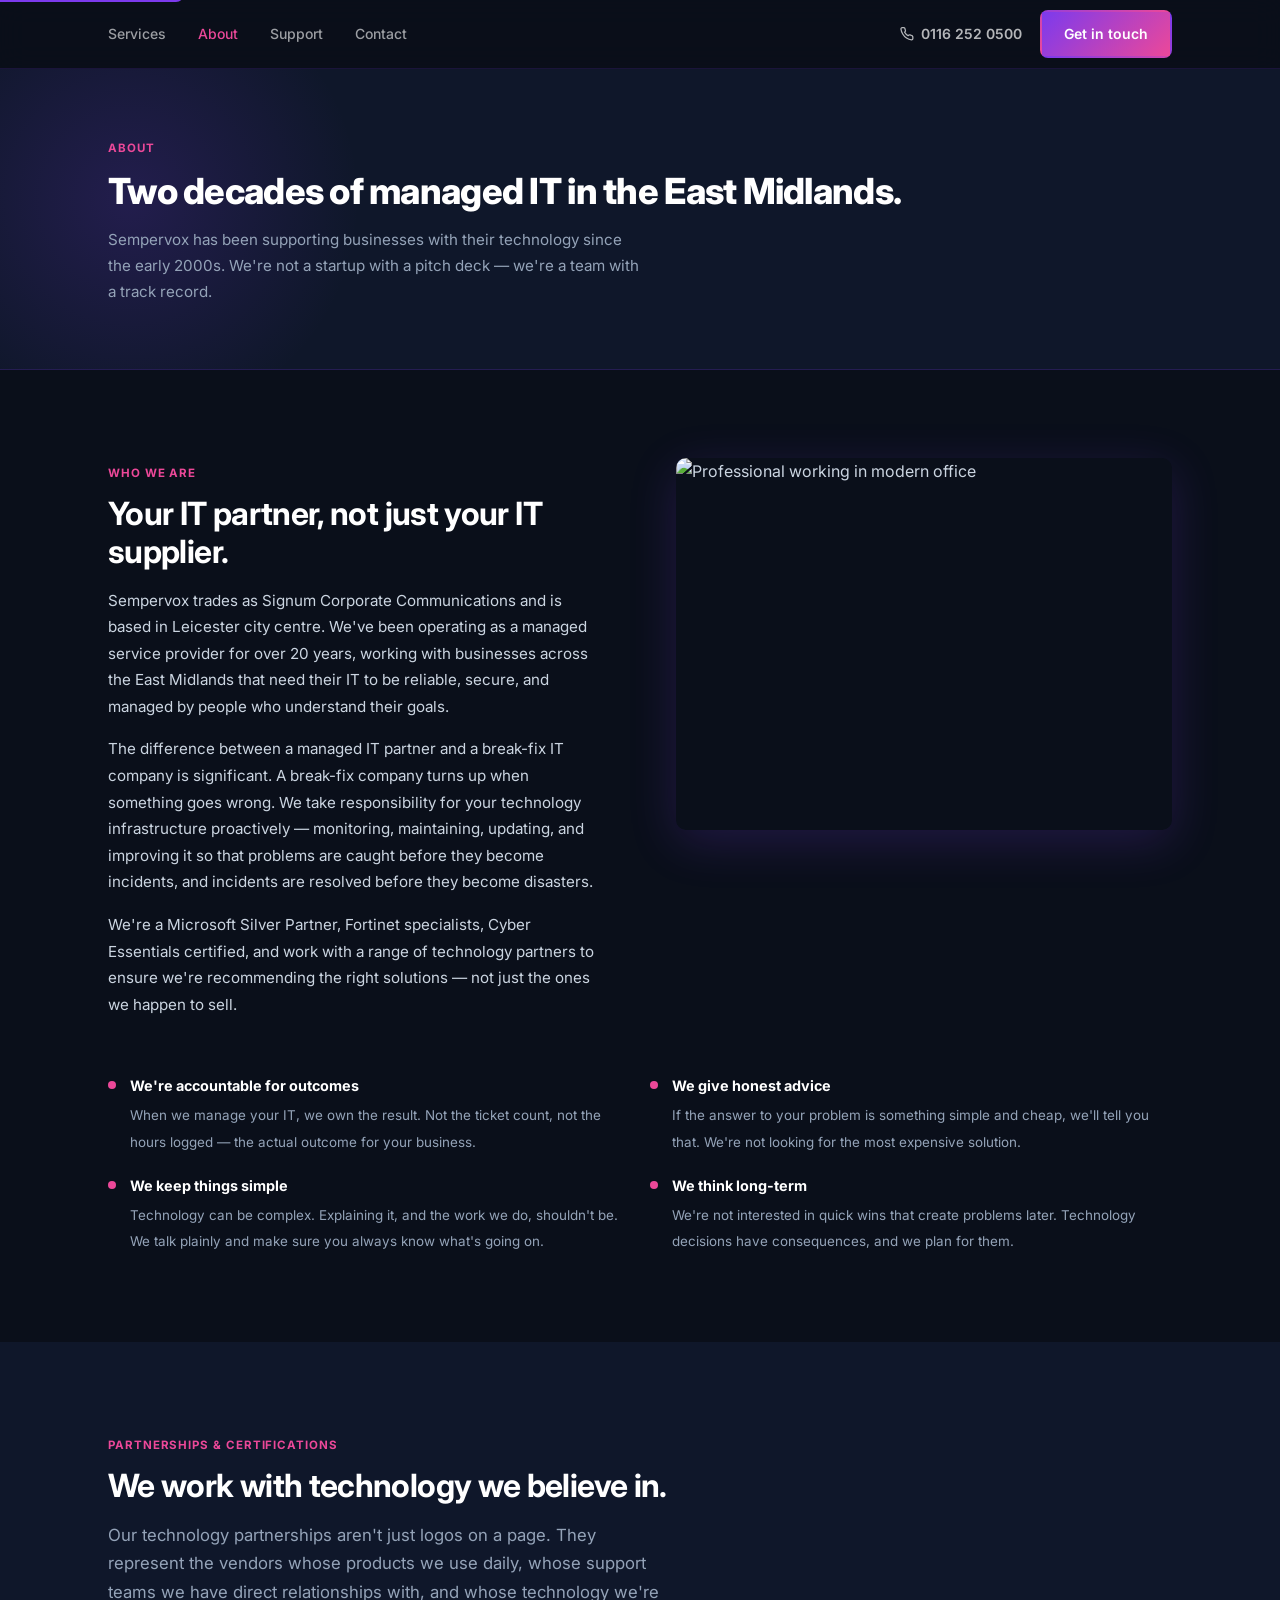
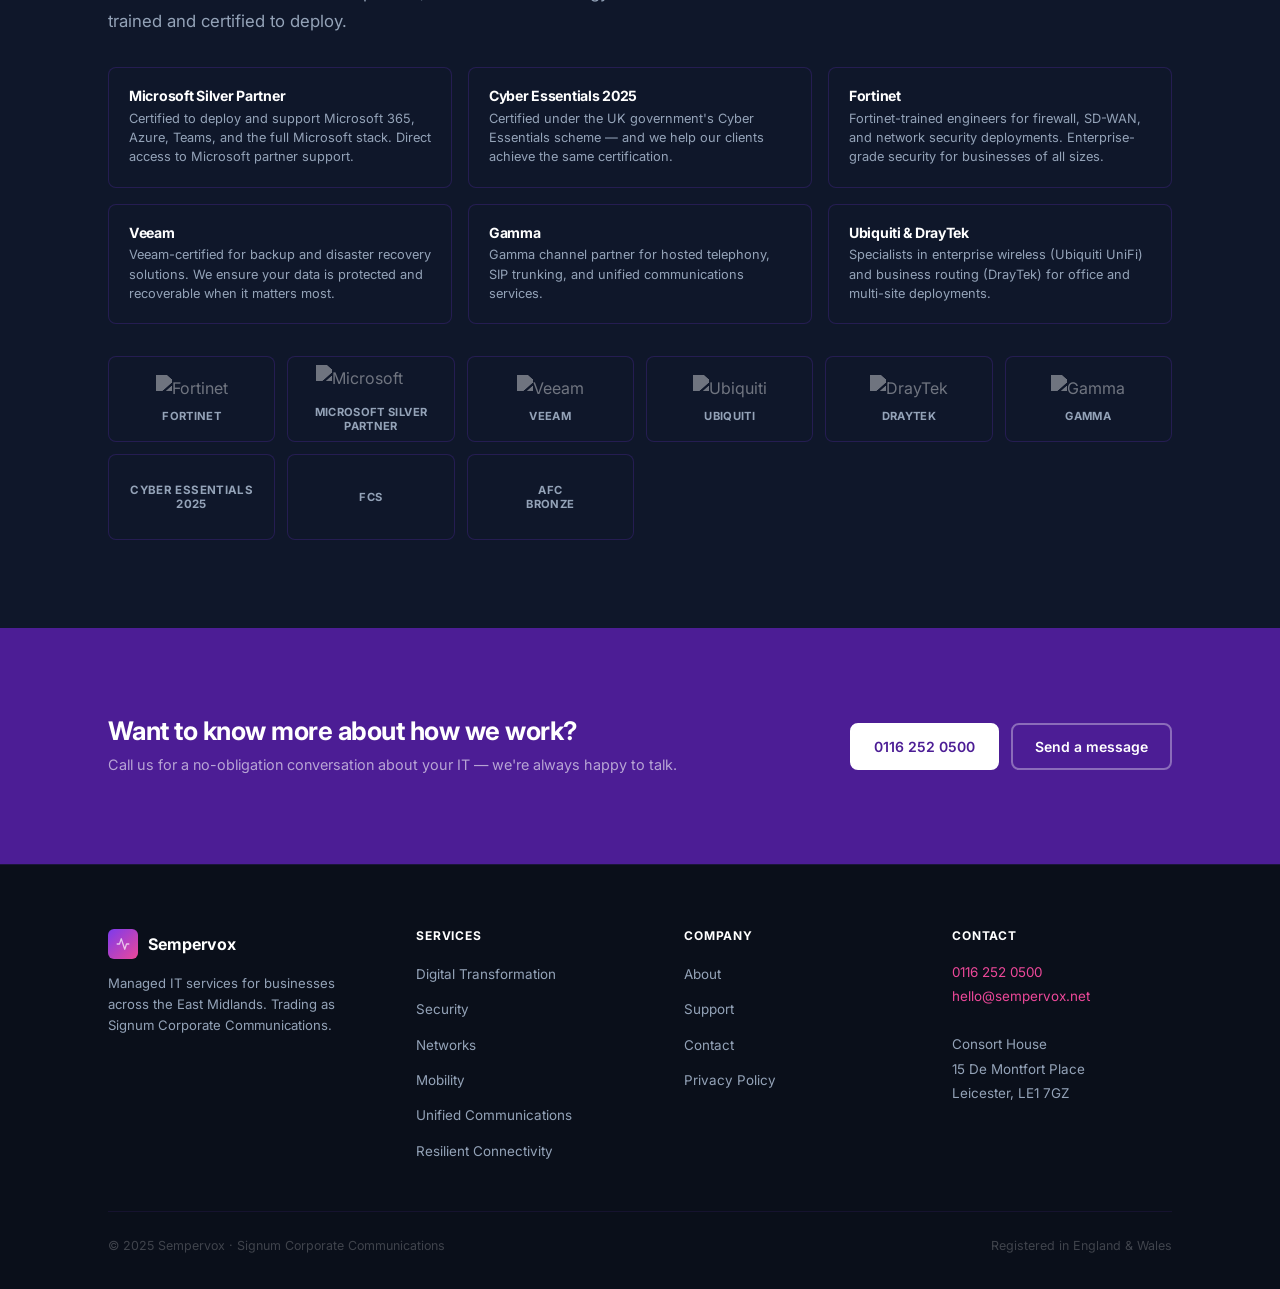
==== about.html @ c0234be8 "Redesign hero + strip nav logo/wordmark Hero: - herologo.png is now a full-bleed background (object-" ====
<!DOCTYPE html>
<html lang="en">
<head>
<meta charset="UTF-8"/>
<meta name="viewport" content="width=device-width,initial-scale=1.0"/>
<title>About — Sempervox</title>
<meta name="description" content="Sempervox is a Leicester-based MSP with over 20 years' experience. Microsoft Silver Partner, Cyber Essentials certified, and Fortinet specialists."/>
<link rel="icon" href="assets/favicon.png"/>
<link rel="preconnect" href="https://fonts.googleapis.com"/>
<link rel="preconnect" href="https://fonts.gstatic.com" crossorigin/>
<link href="https://fonts.googleapis.com/css2?family=Inter:wght@400;500;600;700;800&display=swap" rel="stylesheet"/>
<link rel="stylesheet" href="style.css"/>
</head>
<body>
<a class="skip-link" href="#main">Skip to main content</a>

<header class="site-header">
  <div class="container nav">
    <nav class="nav-links" aria-label="Primary">
      <a href="services.html">Services</a>
      <a href="about.html" aria-current="page">About</a>
      <a href="support.html">Support</a>
      <a href="contact.html">Contact</a>
    </nav>
    <div class="nav-right">
      <a class="nav-phone" href="tel:01162520500">
        <svg width="14" height="14" viewBox="0 0 24 24" fill="none" stroke="currentColor" stroke-width="2.2" stroke-linecap="round" stroke-linejoin="round"><path d="M22 16.92v3a2 2 0 0 1-2.18 2 19.79 19.79 0 0 1-8.63-3.07A19.5 19.5 0 0 1 4.69 12 19.79 19.79 0 0 1 1.61 3.4 2 2 0 0 1 3.61 1.22h3a2 2 0 0 1 2 1.72 12.84 12.84 0 0 0 .7 2.81 2 2 0 0 1-.45 2.11L7.91 8.91a16 16 0 0 0 6 6l.86-.86a2 2 0 0 1 2.11-.45 12.84 12.84 0 0 0 2.81.7A2 2 0 0 1 21.5 16.18v-.26z"/></svg>
        0116 252 0500
      </a>
      <a class="btn" href="contact.html">Get in touch</a>
    </div>
  </div>
</header>

<main id="main">

  <div class="page-hero">
    <div class="container">
      <span class="label">About</span>
      <h1>Two decades of managed IT in the East Midlands.</h1>
      <p>Sempervox has been supporting businesses with their technology since the early 2000s. We're not a startup with a pitch deck — we're a team with a track record.</p>
    </div>
  </div>

  <section class="section">
    <div class="container">
      <div class="about-split">
        <div>
          <span class="label">Who we are</span>
          <h2 class="section-title">Your IT partner, not just your IT supplier.</h2>
          <div class="about-body">
            <p>Sempervox trades as Signum Corporate Communications and is based in Leicester city centre. We've been operating as a managed service provider for over 20 years, working with businesses across the East Midlands that need their IT to be reliable, secure, and managed by people who understand their goals.</p>
            <p>The difference between a managed IT partner and a break-fix IT company is significant. A break-fix company turns up when something goes wrong. We take responsibility for your technology infrastructure proactively — monitoring, maintaining, updating, and improving it so that problems are caught before they become incidents, and incidents are resolved before they become disasters.</p>
            <p>We're a Microsoft Silver Partner, Fortinet specialists, Cyber Essentials certified, and work with a range of technology partners to ensure we're recommending the right solutions — not just the ones we happen to sell.</p>
          </div>
        </div>
        <div>
          <img class="about-photo" src="https://images.unsplash.com/photo-1560472355-536de3962603?auto=format&fit=crop&w=900&q=80" alt="Professional working in modern office" loading="lazy"/>
        </div>
      </div>

      <div class="value-list" style="margin-top:56px;display:grid;grid-template-columns:1fr 1fr;gap:20px">
        <div class="value-item">
          <span class="value-dot"></span>
          <div>
            <strong>We're accountable for outcomes</strong>
            <span>When we manage your IT, we own the result. Not the ticket count, not the hours logged — the actual outcome for your business.</span>
          </div>
        </div>
        <div class="value-item">
          <span class="value-dot"></span>
          <div>
            <strong>We give honest advice</strong>
            <span>If the answer to your problem is something simple and cheap, we'll tell you that. We're not looking for the most expensive solution.</span>
          </div>
        </div>
        <div class="value-item">
          <span class="value-dot"></span>
          <div>
            <strong>We keep things simple</strong>
            <span>Technology can be complex. Explaining it, and the work we do, shouldn't be. We talk plainly and make sure you always know what's going on.</span>
          </div>
        </div>
        <div class="value-item">
          <span class="value-dot"></span>
          <div>
            <strong>We think long-term</strong>
            <span>We're not interested in quick wins that create problems later. Technology decisions have consequences, and we plan for them.</span>
          </div>
        </div>
      </div>
    </div>
  </section>

  <section class="section section--alt">
    <div class="container">
      <span class="label">Partnerships &amp; certifications</span>
      <h2 class="section-title">We work with technology we believe in.</h2>
      <p class="section-lead">Our technology partnerships aren't just logos on a page. They represent the vendors whose products we use daily, whose support teams we have direct relationships with, and whose technology we're trained and certified to deploy.</p>
      <div class="cert-grid">
        <div class="cert-card">
          <h4>Microsoft Silver Partner</h4>
          <p>Certified to deploy and support Microsoft 365, Azure, Teams, and the full Microsoft stack. Direct access to Microsoft partner support.</p>
        </div>
        <div class="cert-card">
          <h4>Cyber Essentials 2025</h4>
          <p>Certified under the UK government's Cyber Essentials scheme — and we help our clients achieve the same certification.</p>
        </div>
        <div class="cert-card">
          <h4>Fortinet</h4>
          <p>Fortinet-trained engineers for firewall, SD-WAN, and network security deployments. Enterprise-grade security for businesses of all sizes.</p>
        </div>
        <div class="cert-card">
          <h4>Veeam</h4>
          <p>Veeam-certified for backup and disaster recovery solutions. We ensure your data is protected and recoverable when it matters most.</p>
        </div>
        <div class="cert-card">
          <h4>Gamma</h4>
          <p>Gamma channel partner for hosted telephony, SIP trunking, and unified communications services.</p>
        </div>
        <div class="cert-card">
          <h4>Ubiquiti &amp; DrayTek</h4>
          <p>Specialists in enterprise wireless (Ubiquiti UniFi) and business routing (DrayTek) for office and multi-site deployments.</p>
        </div>
      </div>
      <div class="partner-logo-grid" style="margin-top:32px">
        <div class="partner-logo-card">
          <img src="https://logo.clearbit.com/fortinet.com" alt="Fortinet" loading="lazy"/>
          <span class="partner-logo-text">Fortinet</span>
        </div>
        <div class="partner-logo-card">
          <img src="https://logo.clearbit.com/microsoft.com" alt="Microsoft Silver Partner" loading="lazy"/>
          <span class="partner-logo-text">Microsoft Silver Partner</span>
        </div>
        <div class="partner-logo-card">
          <img src="https://logo.clearbit.com/veeam.com" alt="Veeam" loading="lazy"/>
          <span class="partner-logo-text">Veeam</span>
        </div>
        <div class="partner-logo-card">
          <img src="https://logo.clearbit.com/ui.com" alt="Ubiquiti" loading="lazy"/>
          <span class="partner-logo-text">Ubiquiti</span>
        </div>
        <div class="partner-logo-card">
          <img src="https://logo.clearbit.com/draytek.com" alt="DrayTek" loading="lazy"/>
          <span class="partner-logo-text">DrayTek</span>
        </div>
        <div class="partner-logo-card">
          <img src="https://logo.clearbit.com/gamma.co.uk" alt="Gamma" loading="lazy"/>
          <span class="partner-logo-text">Gamma</span>
        </div>
        <div class="partner-logo-card">
          <span class="partner-logo-text" style="font-size:.72rem">Cyber Essentials<br>2025</span>
        </div>
        <div class="partner-logo-card">
          <span class="partner-logo-text">FCS</span>
        </div>
        <div class="partner-logo-card">
          <span class="partner-logo-text">AFC<br>Bronze</span>
        </div>
      </div>
    </div>
  </section>

  <section class="section section--navy">
    <div class="container">
      <div class="cta-band">
        <div>
          <h2>Want to know more about how we work?</h2>
          <p>Call us for a no-obligation conversation about your IT — we're always happy to talk.</p>
        </div>
        <div class="cta-actions">
          <a class="btn btn--white" href="tel:01162520500">0116 252 0500</a>
          <a class="btn btn--outline-white" href="contact.html">Send a message</a>
        </div>
      </div>
    </div>
  </section>

</main>

<footer class="site-footer">
  <div class="container">
    <div class="footer-grid">
      <div>
        <div class="footer-logo">
          <span class="footer-logo-mark" aria-hidden="true">
            <svg width="14" height="14" viewBox="0 0 24 24" fill="none" stroke="rgba(255,255,255,.7)" stroke-width="2.2" stroke-linecap="round" stroke-linejoin="round"><polyline points="22 12 18 12 15 21 9 3 6 12 2 12"/></svg>
          </span>
          Sempervox
        </div>
        <p class="footer-tagline">Managed IT services for businesses across the East Midlands. Trading as Signum Corporate Communications.</p>
      </div>
      <div class="footer-col">
        <h4>Services</h4>
        <ul>
          <li><a href="services.html#transformation">Digital Transformation</a></li>
          <li><a href="services.html#security">Security</a></li>
          <li><a href="services.html#networks">Networks</a></li>
          <li><a href="services.html#mobility">Mobility</a></li>
          <li><a href="services.html#uc">Unified Communications</a></li>
          <li><a href="services.html#connectivity">Resilient Connectivity</a></li>
        </ul>
      </div>
      <div class="footer-col">
        <h4>Company</h4>
        <ul>
          <li><a href="about.html">About</a></li>
          <li><a href="support.html">Support</a></li>
          <li><a href="contact.html">Contact</a></li>
          <li><a href="privacy.html">Privacy Policy</a></li>
        </ul>
      </div>
      <div class="footer-col">
        <h4>Contact</h4>
        <address>
          <a href="tel:01162520500">0116 252 0500</a><br>
          <a href="mailto:hello@sempervox.net">hello@sempervox.net</a><br><br>
          Consort House<br>15 De Montfort Place<br>Leicester, LE1 7GZ
        </address>
      </div>
    </div>
    <div class="footer-bottom">
      <span>© 2025 Sempervox · Signum Corporate Communications</span>
      <span>Registered in England &amp; Wales</span>
    </div>
  </div>
</footer>
</body>
</html>
---- style.css ----
/* ── Variables ─────────────────────────────────────────────────────────────── */
:root {
  --primary:    #7C3AED;
  --secondary:  #EC4899;
  --accent:     #EC4899;
  --violet:     #4C1D95;

  --background: #0A0F1A;
  --surface:    #0F172A;
  --surface-2:  #131929;

  --heading:    #FFFFFF;
  --text:       #CBD5E1;
  --muted:      #94A3B8;

  --gradient:   linear-gradient(135deg, #7C3AED 0%, #EC4899 100%);
  --border:     rgba(124,58,237,.2);
  --border-hover: rgba(236,72,153,.5);
  --radius:     8px;
}

/* ── Reset ──────────────────────────────────────────────────────────────────── */
*, *::before, *::after { box-sizing: border-box; margin: 0; padding: 0; }
html { scroll-behavior: smooth; font-size: 16px; }
body {
  font-family: 'Inter', -apple-system, BlinkMacSystemFont, 'Segoe UI', sans-serif;
  color: var(--text);
  background: var(--background);
  line-height: 1.65;
  -webkit-font-smoothing: antialiased;
}
img { max-width: 100%; display: block; }
a { color: var(--secondary); text-decoration: none; transition: color .15s; }
a:hover { color: #fff; }
ul, ol { list-style: none; }

/* ── Layout ─────────────────────────────────────────────────────────────────── */
.container {
  width: 100%;
  max-width: 1120px;
  margin: 0 auto;
  padding: 0 28px;
}
.section { padding: 88px 0; }
.section--alt { background: var(--surface); }
.section--navy {
  background: var(--violet);
  color: #fff;
}
.section--dark { background: var(--background); }

/* ── Skip link ──────────────────────────────────────────────────────────────── */
.skip-link {
  position: absolute; top: -40px; left: 0;
  background: var(--primary); color: #fff;
  padding: 8px 16px; z-index: 100;
  border-radius: 0 0 var(--radius) 0;
  transition: top .2s;
}
.skip-link:focus { top: 0; }

/* ── Header / Nav ───────────────────────────────────────────────────────────── */
.site-header {
  position: sticky; top: 0; z-index: 50;
  background: rgba(10,15,26,.9);
  border-bottom: 1px solid rgba(124,58,237,.15);
  backdrop-filter: blur(14px);
  -webkit-backdrop-filter: blur(14px);
}
.nav {
  display: flex;
  align-items: center;
  justify-content: space-between;
  height: 68px;
  gap: 24px;
}
.nav-logo {
  display: inline-flex;
  align-items: center;
  gap: 11px;
  font-weight: 700;
  font-size: 1.05rem;
  color: #fff;
  letter-spacing: -.2px;
  flex-shrink: 0;
}
.nav-logo:hover { color: #fff; }
.nav-logo-mark {
  width: 34px; height: 34px;
  background: var(--gradient);
  border-radius: 7px;
  display: grid; place-items: center;
  flex-shrink: 0;
}
.nav-links {
  display: flex;
  align-items: center;
  gap: 32px;
}
.nav-links a {
  font-size: .875rem;
  font-weight: 500;
  color: rgba(255,255,255,.6);
  transition: color .15s;
}
.nav-links a:hover,
.nav-links a[aria-current="page"] { color: var(--secondary); }
.nav-right {
  display: flex;
  align-items: center;
  gap: 18px;
  flex-shrink: 0;
}
.nav-phone {
  font-size: .875rem;
  font-weight: 600;
  color: rgba(255,255,255,.7);
  display: flex;
  align-items: center;
  gap: 7px;
}
.nav-phone:hover { color: var(--secondary); }

/* ── Buttons ────────────────────────────────────────────────────────────────── */
.btn {
  display: inline-flex;
  align-items: center;
  gap: 7px;
  padding: 10px 22px;
  background: var(--gradient);
  color: #fff;
  font-size: .875rem;
  font-weight: 600;
  border-radius: var(--radius);
  border: 2px solid transparent;
  cursor: pointer;
  transition: opacity .15s, box-shadow .15s;
  white-space: nowrap;
}
.btn:hover { opacity: .88; color: #fff; box-shadow: 0 4px 24px rgba(124,58,237,.45); }
.btn--outline {
  background: transparent;
  color: var(--primary);
  border-color: var(--primary);
}
.btn--outline:hover { background: var(--primary); color: #fff; opacity: 1; box-shadow: none; }
.btn--white {
  background: #fff;
  color: var(--violet);
  border-color: #fff;
}
.btn--white:hover { background: #f3e8ff; color: var(--violet); opacity: 1; box-shadow: none; }
.btn--outline-white {
  background: transparent;
  color: #fff;
  border-color: rgba(255,255,255,.35);
}
.btn--outline-white:hover { background: rgba(255,255,255,.1); color: #fff; opacity: 1; }
.btn--lg { padding: 13px 28px; font-size: .95rem; }

/* ── Labels / headings ──────────────────────────────────────────────────────── */
.label {
  display: inline-block;
  font-size: .72rem;
  font-weight: 700;
  letter-spacing: .08em;
  text-transform: uppercase;
  color: var(--secondary);
  margin-bottom: 12px;
}
.section--navy .label { color: #f9a8d4; }
h1, h2, h3, h4 {
  font-weight: 700;
  line-height: 1.2;
  letter-spacing: -.02em;
  color: var(--heading);
}
.section-title { font-size: 2rem; margin-bottom: 16px; }
.section-lead {
  font-size: 1.05rem;
  color: var(--muted);
  max-width: 560px;
  line-height: 1.7;
}
.section--navy .section-lead { color: rgba(255,255,255,.65); }

/* ── Hero ───────────────────────────────────────────────────────────────────── */
.hero {
  position: relative;
  overflow: hidden;
  min-height: 640px;
  display: flex;
  align-items: center;
  color: #fff;
}
.hero-photo-bg {
  position: absolute;
  inset: 0;
  width: 100%;
  height: 100%;
  object-fit: cover;
  object-position: left center;
  z-index: 0;
}
.hero-overlay {
  position: absolute;
  inset: 0;
  background: linear-gradient(
    90deg,
    rgba(10,15,26,.0)  0%,
    rgba(10,15,26,.18) 30%,
    rgba(10,15,26,.78) 55%,
    rgba(10,15,26,.97) 100%
  );
  z-index: 1;
}
.hero-inner {
  position: relative;
  z-index: 2;
  display: flex;
  justify-content: flex-end;
  width: 100%;
  padding: 88px 0;
}
.hero-content { max-width: 460px; }
.hero h1 {
  font-size: 2.75rem;
  font-weight: 800;
  color: #fff;
  line-height: 1.1;
  letter-spacing: -.03em;
  margin-bottom: 20px;
}
.hero-sub {
  font-size: 1rem;
  color: var(--muted);
  line-height: 1.7;
  margin-bottom: 32px;
}
.hero-actions { display: flex; gap: 12px; flex-wrap: wrap; margin-bottom: 40px; }
.hero-trust { display: flex; flex-direction: column; gap: 10px; }
.hero-trust-label {
  font-size: .72rem;
  font-weight: 700;
  letter-spacing: .07em;
  text-transform: uppercase;
  color: rgba(255,255,255,.28);
}
.hero-trust-row { display: flex; flex-wrap: wrap; gap: 8px; }
.trust-pill {
  font-size: .78rem;
  font-weight: 600;
  color: rgba(255,255,255,.55);
  background: rgba(124,58,237,.1);
  border: 1px solid rgba(124,58,237,.25);
  padding: 5px 13px;
  border-radius: 4px;
}
.hero-visual { display: none; }
.hero-logo-visual { display: none; }

/* ── Services grid ──────────────────────────────────────────────────────────── */
.services-grid {
  display: grid;
  grid-template-columns: repeat(3, 1fr);
  gap: 16px;
  margin-top: 48px;
}
.service-card {
  background: var(--surface);
  border: 1px solid var(--border);
  border-radius: var(--radius);
  padding: 32px 28px;
  transition: border-color .2s, box-shadow .2s, transform .2s;
  cursor: default;
}
.service-card:hover {
  border-color: var(--border-hover);
  box-shadow: 0 8px 32px rgba(124,58,237,.15);
  transform: translateY(-3px);
}
.service-icon {
  width: 44px; height: 44px;
  background: rgba(124,58,237,.15);
  border-radius: 8px;
  display: grid; place-items: center;
  margin-bottom: 18px;
}
.service-card h3 { font-size: .95rem; font-weight: 700; color: #fff; margin-bottom: 8px; }
.service-card p { font-size: .85rem; color: var(--muted); line-height: 1.6; margin-bottom: 14px; }
.service-tags { display: flex; flex-wrap: wrap; gap: 5px; }
.service-tag {
  font-size: .7rem;
  font-weight: 600;
  color: var(--secondary);
  background: rgba(236,72,153,.1);
  border: 1px solid rgba(236,72,153,.2);
  padding: 2px 8px;
  border-radius: 3px;
  letter-spacing: .01em;
}

/* ── Stats bar ──────────────────────────────────────────────────────────────── */
.stats-bar { padding: 0; }
.stats-inner {
  display: grid;
  grid-template-columns: repeat(4, 1fr);
  border-left: 1px solid rgba(255,255,255,.1);
}
.stat-block {
  padding: 40px 32px;
  border-right: 1px solid rgba(255,255,255,.1);
}
.stat-num {
  font-size: 2.5rem;
  font-weight: 800;
  background: var(--gradient);
  -webkit-background-clip: text;
  -webkit-text-fill-color: transparent;
  background-clip: text;
  line-height: 1;
  margin-bottom: 6px;
  letter-spacing: -.03em;
}
.stat-label { font-size: .82rem; color: rgba(255,255,255,.55); }

/* ── About split ────────────────────────────────────────────────────────────── */
.about-split {
  display: grid;
  grid-template-columns: 1fr 1fr;
  gap: 72px;
  align-items: start;
}
.about-body p { color: var(--text); line-height: 1.75; margin-bottom: 16px; font-size: .95rem; }
.about-body p:last-child { margin-bottom: 0; }
.value-list { display: flex; flex-direction: column; gap: 16px; }
.value-item { display: flex; gap: 14px; align-items: flex-start; }
.value-dot {
  width: 8px; height: 8px;
  background: var(--secondary);
  border-radius: 50%;
  flex-shrink: 0;
  margin-top: 7px;
}
.value-item strong { display: block; font-size: .9rem; color: #fff; margin-bottom: 3px; }
.value-item span { font-size: .84rem; color: var(--muted); line-height: 1.55; }

/* ── Partners ───────────────────────────────────────────────────────────────── */
.partners-title {
  font-size: .72rem;
  font-weight: 700;
  letter-spacing: .08em;
  text-transform: uppercase;
  color: var(--muted);
  margin-bottom: 28px;
}
.partners-row { display: flex; flex-wrap: wrap; gap: 10px; align-items: center; }
.partner-badge {
  font-size: .82rem;
  font-weight: 600;
  color: rgba(255,255,255,.65);
  background: var(--surface);
  border: 1px solid var(--border);
  padding: 8px 18px;
  border-radius: var(--radius);
  transition: border-color .15s, color .15s;
}
.partner-badge:hover { border-color: var(--secondary); color: var(--secondary); }

/* ── Partner logo grid ───────────────────────────────────────────────────────── */
.partner-logo-grid {
  display: grid;
  grid-template-columns: repeat(auto-fill, minmax(148px, 1fr));
  gap: 12px;
  margin-top: 32px;
}
.partner-logo-card {
  display: flex;
  flex-direction: column;
  align-items: center;
  justify-content: center;
  gap: 8px;
  height: 86px;
  background: var(--surface);
  border: 1px solid var(--border);
  border-radius: 8px;
  padding: 14px 18px;
  transition: border-color .18s, box-shadow .18s;
}
.partner-logo-card:hover {
  border-color: var(--secondary);
  box-shadow: 0 4px 18px rgba(236,72,153,.1);
}
.partner-logo-card img {
  max-height: 32px; max-width: 110px;
  width: auto; height: auto;
  object-fit: contain;
  filter: grayscale(100%) brightness(3);
  opacity: .4;
  transition: filter .22s, opacity .22s;
}
.partner-logo-card:hover img { filter: grayscale(0%) brightness(1.1); opacity: 1; }
.partner-logo-text {
  font-size: .7rem;
  font-weight: 700;
  color: var(--muted);
  text-align: center;
  line-height: 1.25;
  letter-spacing: .03em;
  text-transform: uppercase;
}
.partner-logo-card:hover .partner-logo-text { color: var(--secondary); }

/* ── CTA band ───────────────────────────────────────────────────────────────── */
.cta-band {
  display: flex;
  align-items: center;
  justify-content: space-between;
  gap: 32px;
  flex-wrap: wrap;
}
.cta-band h2 { color: #fff; font-size: 1.6rem; }
.cta-band p { color: rgba(255,255,255,.6); margin-top: 6px; font-size: .9rem; }
.cta-actions { display: flex; gap: 12px; flex-shrink: 0; }

/* ── Footer ─────────────────────────────────────────────────────────────────── */
.site-footer {
  background: var(--background);
  color: var(--muted);
  padding: 64px 0 32px;
  border-top: 1px solid rgba(124,58,237,.15);
}
.footer-grid {
  display: grid;
  grid-template-columns: 260px 1fr 1fr 1fr;
  gap: 48px;
  padding-bottom: 48px;
  border-bottom: 1px solid rgba(124,58,237,.1);
}
.footer-logo {
  display: flex;
  align-items: center;
  gap: 10px;
  color: #fff;
  font-weight: 700;
  font-size: 1rem;
  margin-bottom: 14px;
}
.footer-logo-mark {
  width: 30px; height: 30px;
  background: var(--gradient);
  border-radius: 6px;
  display: grid; place-items: center;
}
.footer-tagline { font-size: .82rem; line-height: 1.6; color: var(--muted); }
.footer-col h4 {
  font-size: .75rem;
  font-weight: 700;
  letter-spacing: .07em;
  text-transform: uppercase;
  color: #fff;
  margin-bottom: 16px;
}
.footer-col ul { display: flex; flex-direction: column; gap: 9px; }
.footer-col ul a { font-size: .84rem; color: var(--muted); }
.footer-col ul a:hover { color: var(--secondary); }
.footer-col address {
  font-style: normal;
  font-size: .84rem;
  line-height: 1.8;
  color: var(--muted);
}
.footer-col address a { transition: color .15s; }
.footer-col address a:hover { color: var(--secondary); }
.footer-bottom {
  display: flex;
  justify-content: space-between;
  align-items: center;
  padding-top: 24px;
  font-size: .78rem;
  color: rgba(255,255,255,.22);
  flex-wrap: wrap;
  gap: 8px;
}

/* ── Page hero (inner pages) ────────────────────────────────────────────────── */
.page-hero {
  background: var(--surface);
  color: #fff;
  padding: 64px 0;
  border-bottom: 1px solid rgba(124,58,237,.2);
  position: relative;
  overflow: hidden;
}
.page-hero::before {
  content: '';
  position: absolute;
  top: -120px; left: -120px;
  width: 500px; height: 500px;
  background: radial-gradient(circle, rgba(124,58,237,.18) 0%, transparent 65%);
  pointer-events: none;
}
.page-hero .container { position: relative; z-index: 1; }
.page-hero .label { color: var(--secondary); }
.page-hero h1 { color: #fff; font-size: 2.25rem; font-weight: 800; margin-bottom: 14px; }
.page-hero p { font-size: .95rem; color: var(--muted); max-width: 540px; line-height: 1.7; }

/* ── Services page ──────────────────────────────────────────────────────────── */
.service-full {
  display: grid;
  grid-template-columns: 240px 1fr;
  gap: 40px;
  padding: 40px 0;
  border-bottom: 1px solid rgba(124,58,237,.15);
  align-items: start;
}
.service-full:last-child { border-bottom: none; }
.service-full-icon {
  width: 52px; height: 52px;
  background: rgba(124,58,237,.15);
  border-radius: 8px;
  display: grid; place-items: center;
  margin-bottom: 12px;
}
.service-full-label {
  font-size: .72rem;
  font-weight: 700;
  letter-spacing: .07em;
  text-transform: uppercase;
  color: var(--secondary);
}
.service-full-title { font-size: 1.1rem; font-weight: 700; color: #fff; margin-top: 4px; }
.service-full-body { font-size: .9rem; color: var(--text); line-height: 1.75; }
.service-full-body p { margin-bottom: 12px; }
.service-full-body p:last-child { margin-bottom: 0; }
.service-detail-tags { display: flex; flex-wrap: wrap; gap: 6px; margin-top: 16px; }

/* ── About page ─────────────────────────────────────────────────────────────── */
.cert-grid {
  display: grid;
  grid-template-columns: repeat(3, 1fr);
  gap: 16px;
  margin-top: 32px;
}
.cert-card {
  background: var(--surface);
  border: 1px solid var(--border);
  border-radius: 8px;
  padding: 20px;
  transition: border-color .2s;
}
.cert-card:hover { border-color: var(--border-hover); }
.cert-card h4 { font-size: .88rem; color: #fff; margin-bottom: 4px; }
.cert-card p { font-size: .8rem; color: var(--muted); line-height: 1.5; }

/* ── Contact page ───────────────────────────────────────────────────────────── */
.contact-split {
  display: grid;
  grid-template-columns: 1fr 420px;
  gap: 64px;
  align-items: start;
}
.contact-detail { display: flex; gap: 16px; align-items: flex-start; margin-bottom: 28px; }
.contact-detail-icon {
  width: 40px; height: 40px;
  background: rgba(124,58,237,.15);
  border-radius: 7px;
  display: grid; place-items: center;
  flex-shrink: 0;
}
.contact-detail h4 { font-size: .82rem; font-weight: 700; color: #fff; margin-bottom: 3px; }
.contact-detail p, .contact-detail a { font-size: .9rem; color: var(--muted); line-height: 1.6; }
.contact-detail a:hover { color: var(--secondary); }
.contact-aside {
  background: var(--surface);
  border: 1px solid var(--border);
  border-radius: 8px;
  padding: 28px;
}
.contact-aside h3 { font-size: 1rem; color: #fff; margin-bottom: 6px; }
.contact-aside p { font-size: .85rem; color: var(--muted); margin-bottom: 20px; line-height: 1.6; }

/* ── Contact form ───────────────────────────────────────────────────────────── */
.form-row { display: grid; grid-template-columns: 1fr 1fr; gap: 16px; }
.form-field { display: flex; flex-direction: column; gap: 6px; margin-bottom: 18px; }
.form-field label { font-size: .82rem; font-weight: 600; color: rgba(255,255,255,.75); }
.form-field input,
.form-field select,
.form-field textarea {
  padding: 10px 14px;
  border: 1.5px solid rgba(124,58,237,.25);
  border-radius: var(--radius);
  font-size: .9rem;
  font-family: inherit;
  color: var(--text);
  background: var(--background);
  transition: border-color .15s;
  outline: none;
}
.form-field input:focus,
.form-field select:focus,
.form-field textarea:focus { border-color: var(--primary); }
.form-field input::placeholder,
.form-field textarea::placeholder { color: var(--muted); }
.form-field textarea { resize: vertical; min-height: 120px; }
.form-field select option { background: var(--surface); color: var(--text); }
@media (max-width: 580px) { .form-row { grid-template-columns: 1fr; } }

/* ── Support page ───────────────────────────────────────────────────────────── */
.support-options {
  display: grid;
  grid-template-columns: repeat(3, 1fr);
  gap: 20px;
  margin-top: 40px;
}
.support-card {
  background: var(--surface);
  border: 1px solid var(--border);
  border-radius: 8px;
  padding: 28px;
  transition: border-color .2s, box-shadow .2s;
}
.support-card:hover {
  border-color: var(--border-hover);
  box-shadow: 0 4px 20px rgba(124,58,237,.12);
}
.support-card-icon {
  width: 44px; height: 44px;
  background: rgba(124,58,237,.15);
  border-radius: 8px;
  display: grid; place-items: center;
  margin-bottom: 16px;
}
.support-card h3 { font-size: .95rem; color: #fff; margin-bottom: 6px; }
.support-card p { font-size: .84rem; color: var(--muted); line-height: 1.6; margin-bottom: 16px; }

/* ── About / section photos ──────────────────────────────────────────────────── */
.about-photo {
  width: 100%;
  border-radius: 10px;
  object-fit: cover;
  aspect-ratio: 4/3;
  display: block;
  box-shadow: 0 12px 48px rgba(124,58,237,.2);
}

/* ── Responsive ─────────────────────────────────────────────────────────────── */
@media (max-width: 960px) {
  .hero h1 { font-size: 2.25rem; }
  .services-grid { grid-template-columns: repeat(2, 1fr); }
  .stats-inner { grid-template-columns: repeat(2, 1fr); }
  .about-split { grid-template-columns: 1fr; gap: 40px; }
  .footer-grid { grid-template-columns: 1fr 1fr; }
  .contact-split { grid-template-columns: 1fr; }
  .cert-grid { grid-template-columns: repeat(2, 1fr); }
  .service-full { grid-template-columns: 1fr; }
}
@media (max-width: 640px) {
  .section { padding: 60px 0; }
  .hero { min-height: 520px; }
  .hero-inner { justify-content: flex-start; padding: 48px 0; }
  .hero-content { max-width: 100%; }
  .hero-overlay { background: rgba(10,15,26,.82); }
  .hero h1 { font-size: 1.9rem; }
  .nav-links { display: none; }
  .services-grid { grid-template-columns: 1fr; }
  .stats-inner { grid-template-columns: 1fr 1fr; }
  .footer-grid { grid-template-columns: 1fr; }
  .cta-band { flex-direction: column; text-align: center; }
  .support-options { grid-template-columns: 1fr; }
  .cert-grid { grid-template-columns: 1fr; }
}
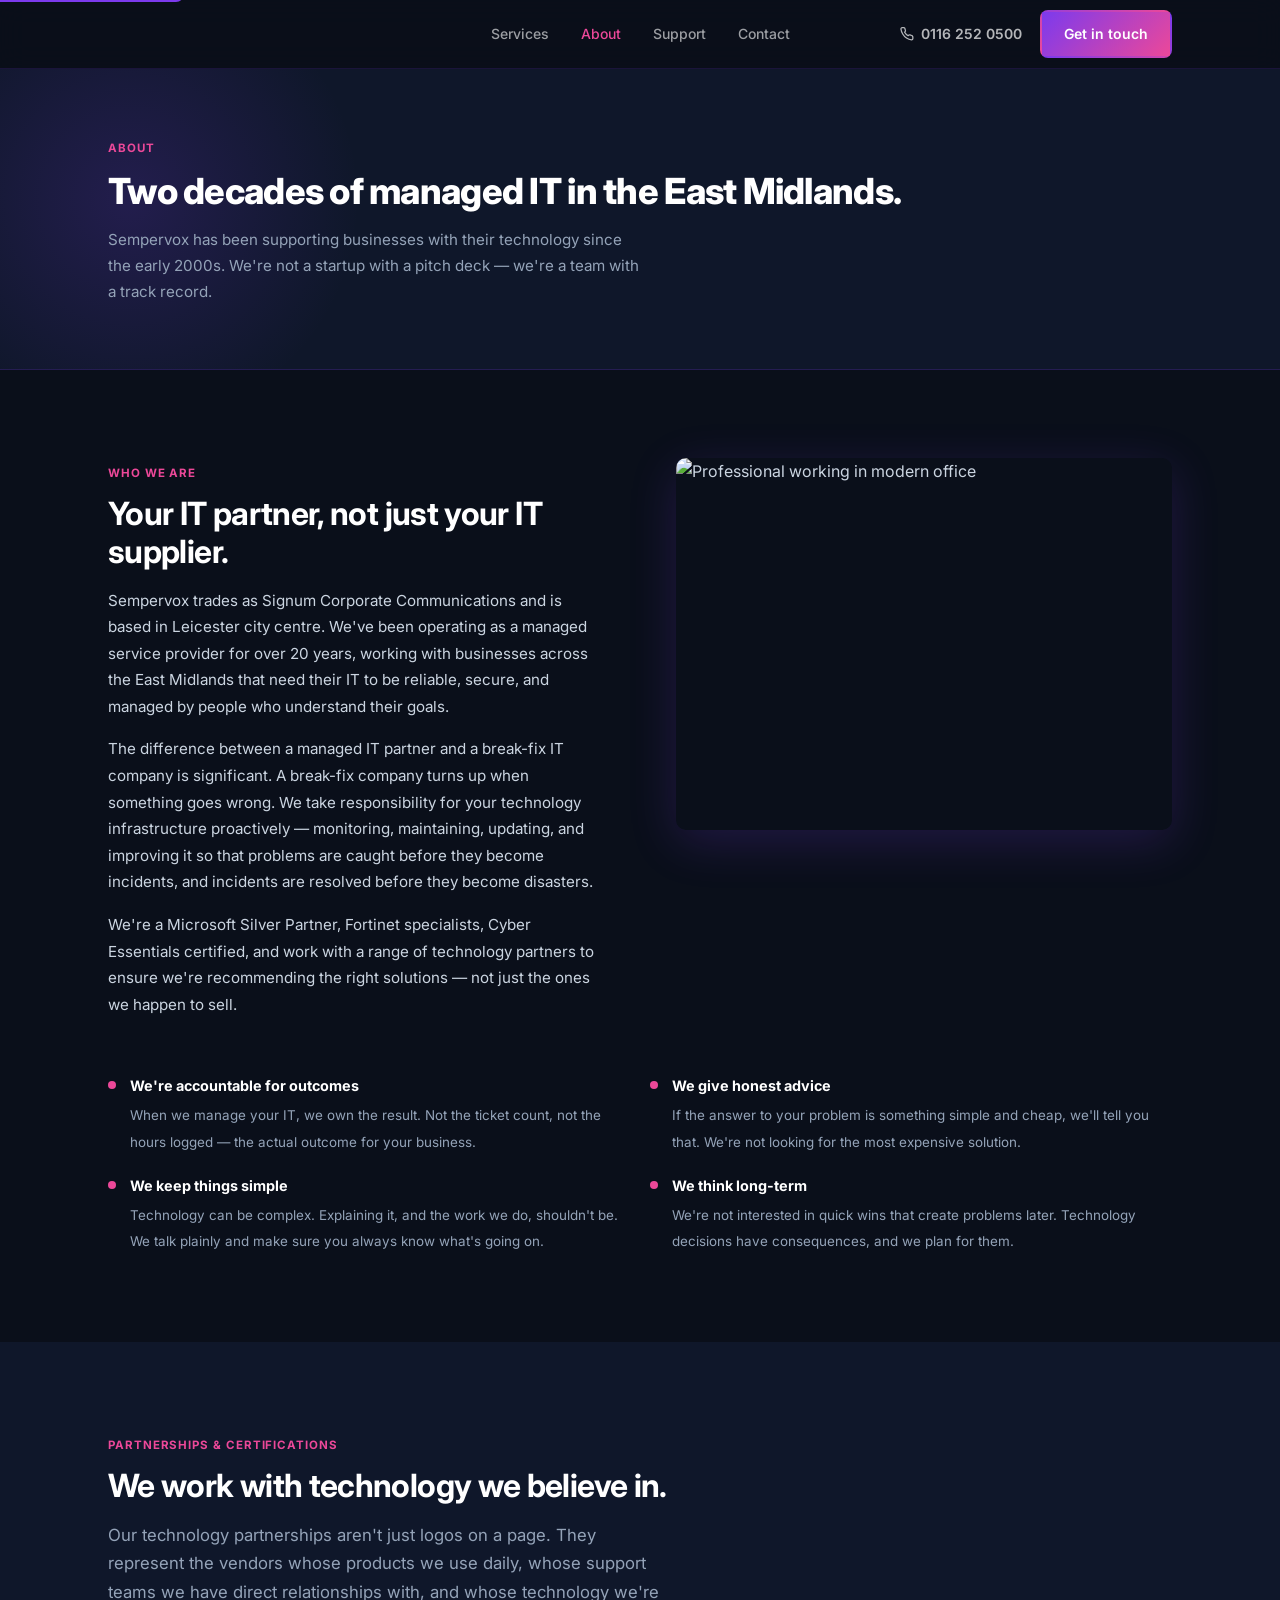
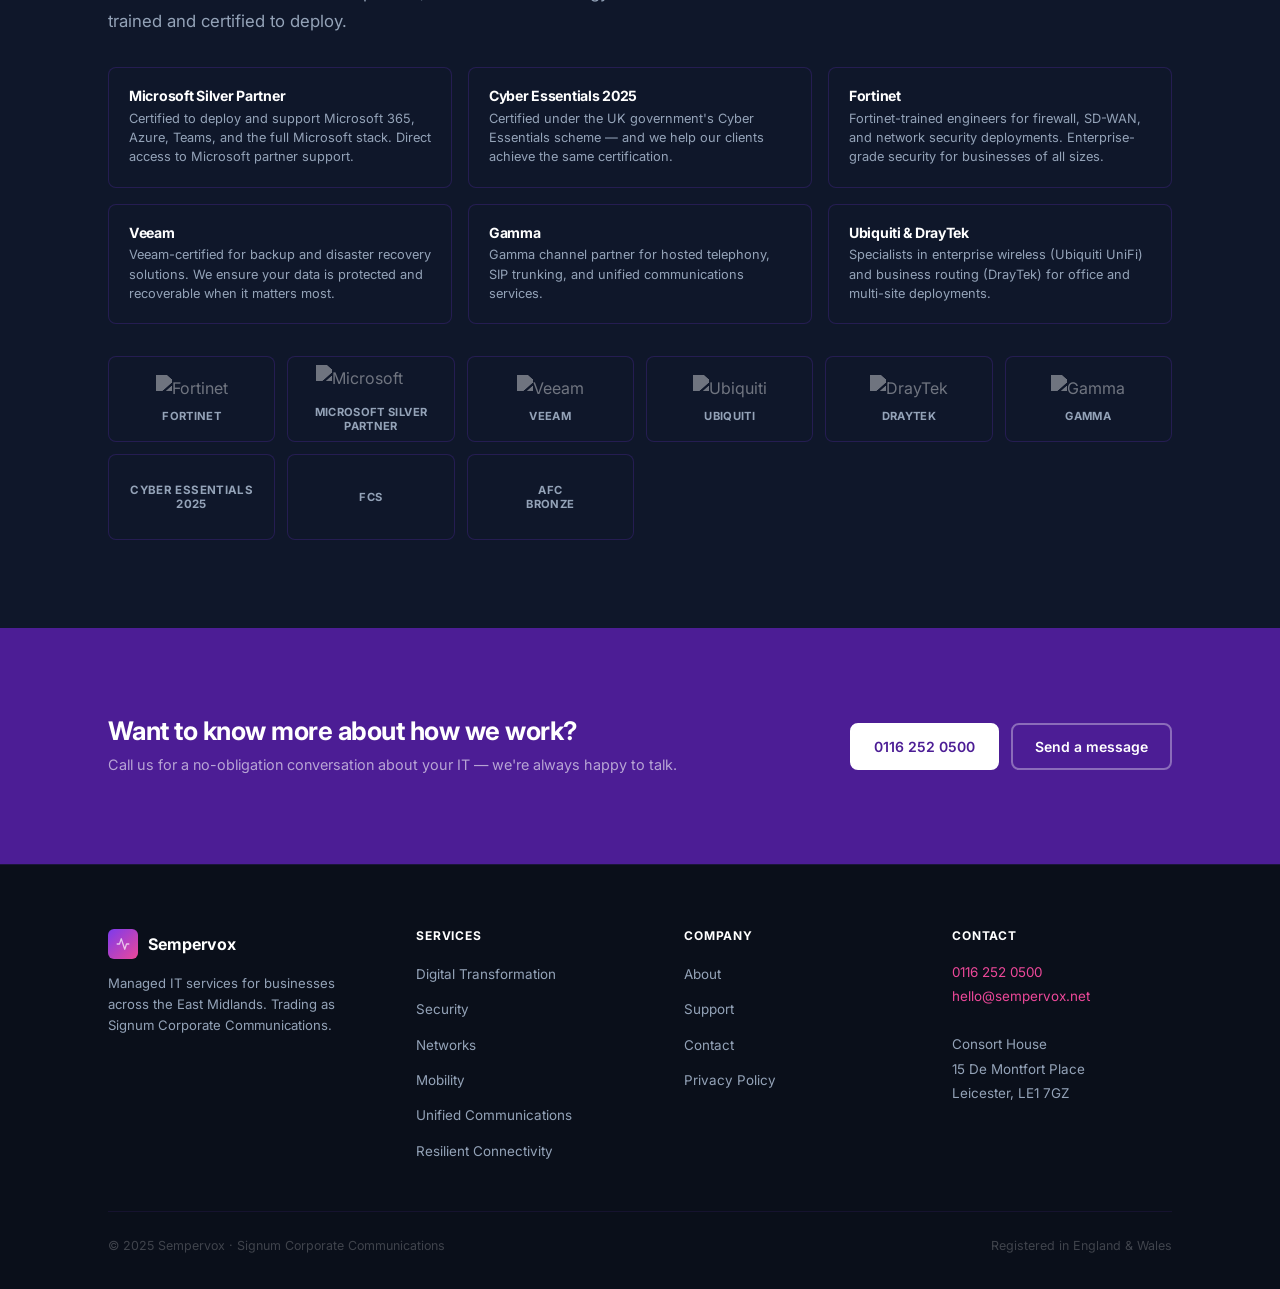
==== commit eae320e1: "Fix hero layout and force CSS cache bust Hero: - Reverted CSS grid stacking (caused image to drive m" ====
--- a/about.html
+++ b/about.html
@@ -9,7 +9,7 @@
 <link rel="preconnect" href="https://fonts.googleapis.com"/>
 <link rel="preconnect" href="https://fonts.gstatic.com" crossorigin/>
 <link href="https://fonts.googleapis.com/css2?family=Inter:wght@400;500;600;700;800&display=swap" rel="stylesheet"/>
-<link rel="stylesheet" href="style.css"/>
+<link rel="stylesheet" href="style.css?v=3"/>
 </head>
 <body>
 <a class="skip-link" href="#main">Skip to main content</a>
--- a/style.css
+++ b/style.css
@@ -68,31 +68,13 @@
   -webkit-backdrop-filter: blur(14px);
 }
 .nav {
-  display: flex;
-  align-items: center;
-  justify-content: space-between;
+  display: grid;
+  grid-template-columns: 1fr auto 1fr;
+  align-items: center;
   height: 68px;
-  gap: 24px;
-}
-.nav-logo {
-  display: inline-flex;
-  align-items: center;
-  gap: 11px;
-  font-weight: 700;
-  font-size: 1.05rem;
-  color: #fff;
-  letter-spacing: -.2px;
-  flex-shrink: 0;
-}
-.nav-logo:hover { color: #fff; }
-.nav-logo-mark {
-  width: 34px; height: 34px;
-  background: var(--gradient);
-  border-radius: 7px;
-  display: grid; place-items: center;
-  flex-shrink: 0;
 }
 .nav-links {
+  grid-column: 2;
   display: flex;
   align-items: center;
   gap: 32px;
@@ -106,10 +88,11 @@
 .nav-links a:hover,
 .nav-links a[aria-current="page"] { color: var(--secondary); }
 .nav-right {
+  grid-column: 3;
+  justify-self: end;
   display: flex;
   align-items: center;
   gap: 18px;
-  flex-shrink: 0;
 }
 .nav-phone {
   font-size: .875rem;
@@ -187,10 +170,8 @@
 /* ── Hero ───────────────────────────────────────────────────────────────────── */
 .hero {
   position: relative;
+  min-height: 620px;
   overflow: hidden;
-  min-height: 640px;
-  display: flex;
-  align-items: center;
   color: #fff;
 }
 .hero-photo-bg {
@@ -199,28 +180,31 @@
   width: 100%;
   height: 100%;
   object-fit: cover;
-  object-position: left center;
+  object-position: center;
   z-index: 0;
 }
 .hero-overlay {
   position: absolute;
   inset: 0;
+  z-index: 1;
   background: linear-gradient(
     90deg,
-    rgba(10,15,26,.0)  0%,
-    rgba(10,15,26,.18) 30%,
-    rgba(10,15,26,.78) 55%,
+    rgba(10,15,26,.05) 0%,
+    rgba(10,15,26,.30) 38%,
+    rgba(10,15,26,.82) 60%,
     rgba(10,15,26,.97) 100%
   );
-  z-index: 1;
-}
-.hero-inner {
+}
+.hero > .container {
   position: relative;
   z-index: 2;
+}
+.hero-inner {
   display: flex;
   justify-content: flex-end;
-  width: 100%;
-  padding: 88px 0;
+  align-items: center;
+  min-height: 620px;
+  padding: 64px 0;
 }
 .hero-content { max-width: 460px; }
 .hero h1 {
@@ -658,11 +642,13 @@
 @media (max-width: 640px) {
   .section { padding: 60px 0; }
   .hero { min-height: 520px; }
-  .hero-inner { justify-content: flex-start; padding: 48px 0; }
+  .hero-inner { min-height: 520px; justify-content: flex-start; padding: 56px 0; }
   .hero-content { max-width: 100%; }
   .hero-overlay { background: rgba(10,15,26,.82); }
   .hero h1 { font-size: 1.9rem; }
+  .nav { grid-template-columns: 1fr auto; }
   .nav-links { display: none; }
+  .nav-right { grid-column: 2; }
   .services-grid { grid-template-columns: 1fr; }
   .stats-inner { grid-template-columns: 1fr 1fr; }
   .footer-grid { grid-template-columns: 1fr; }
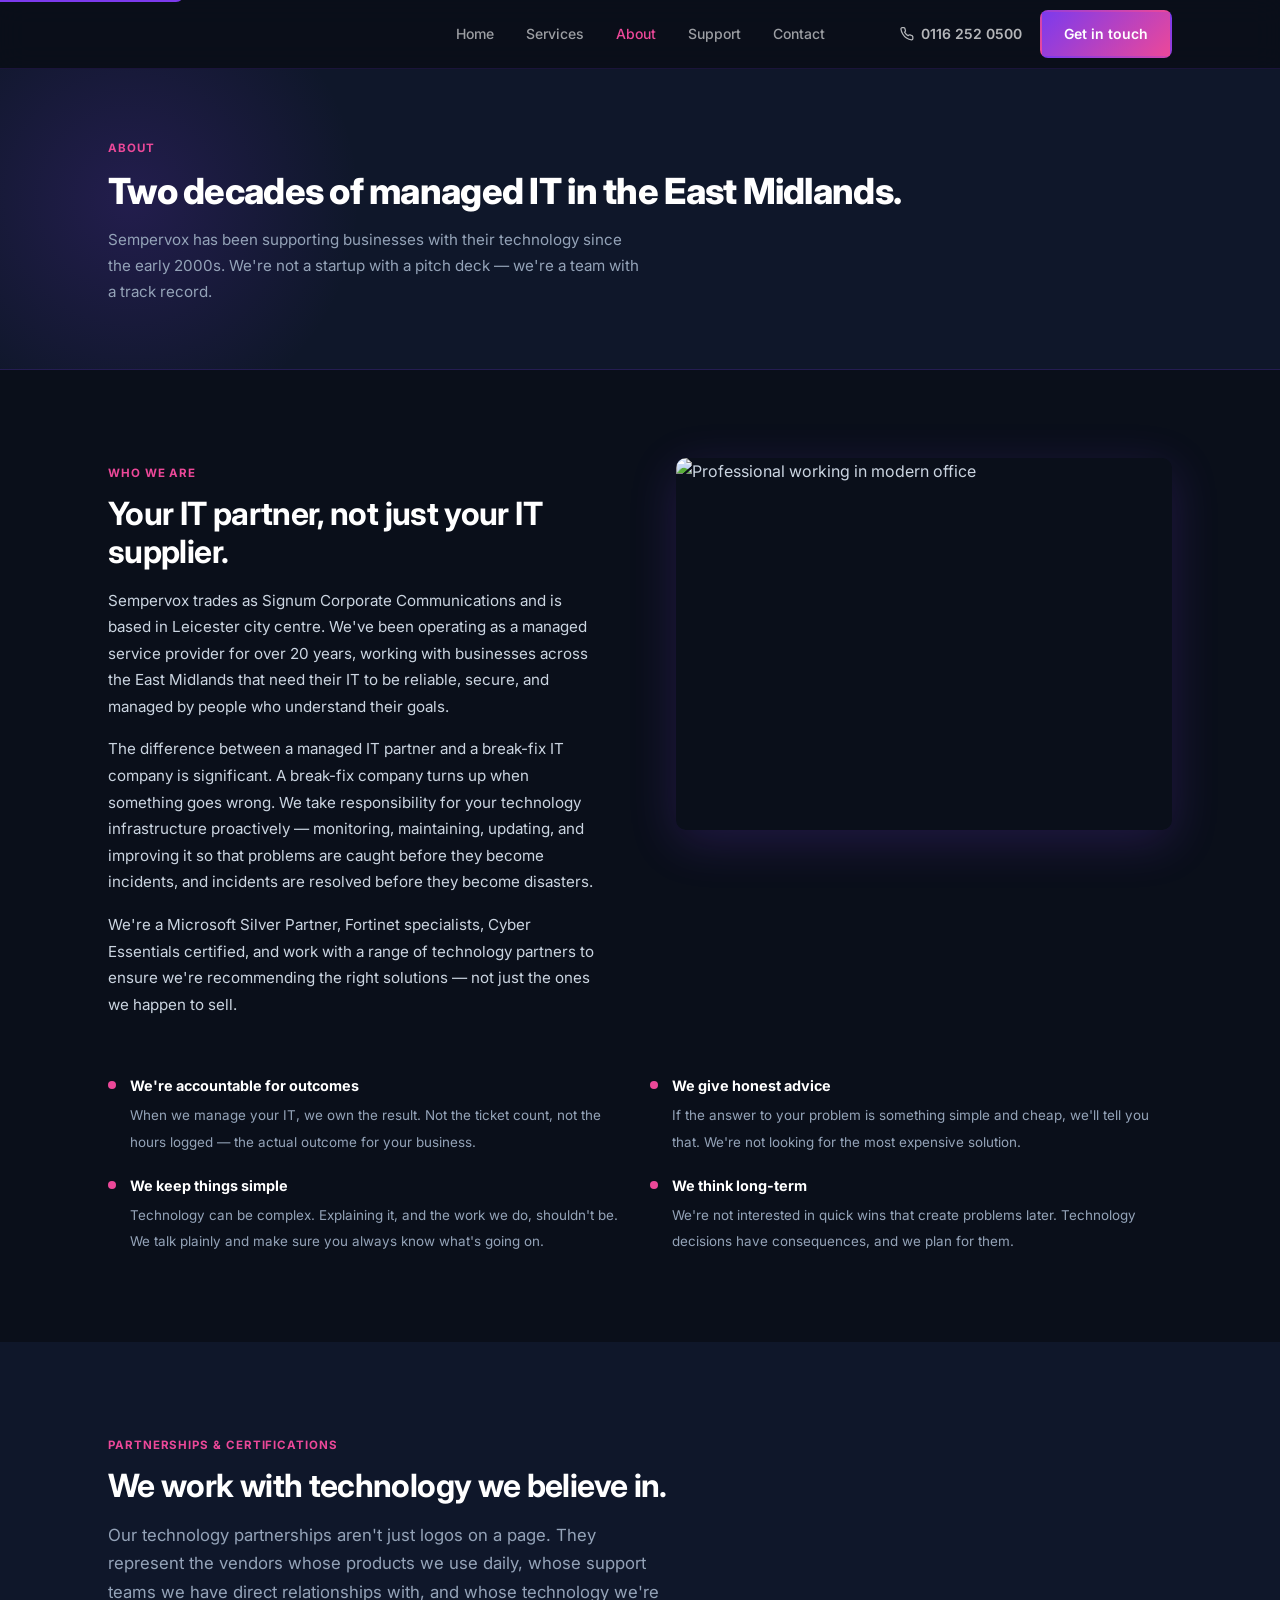
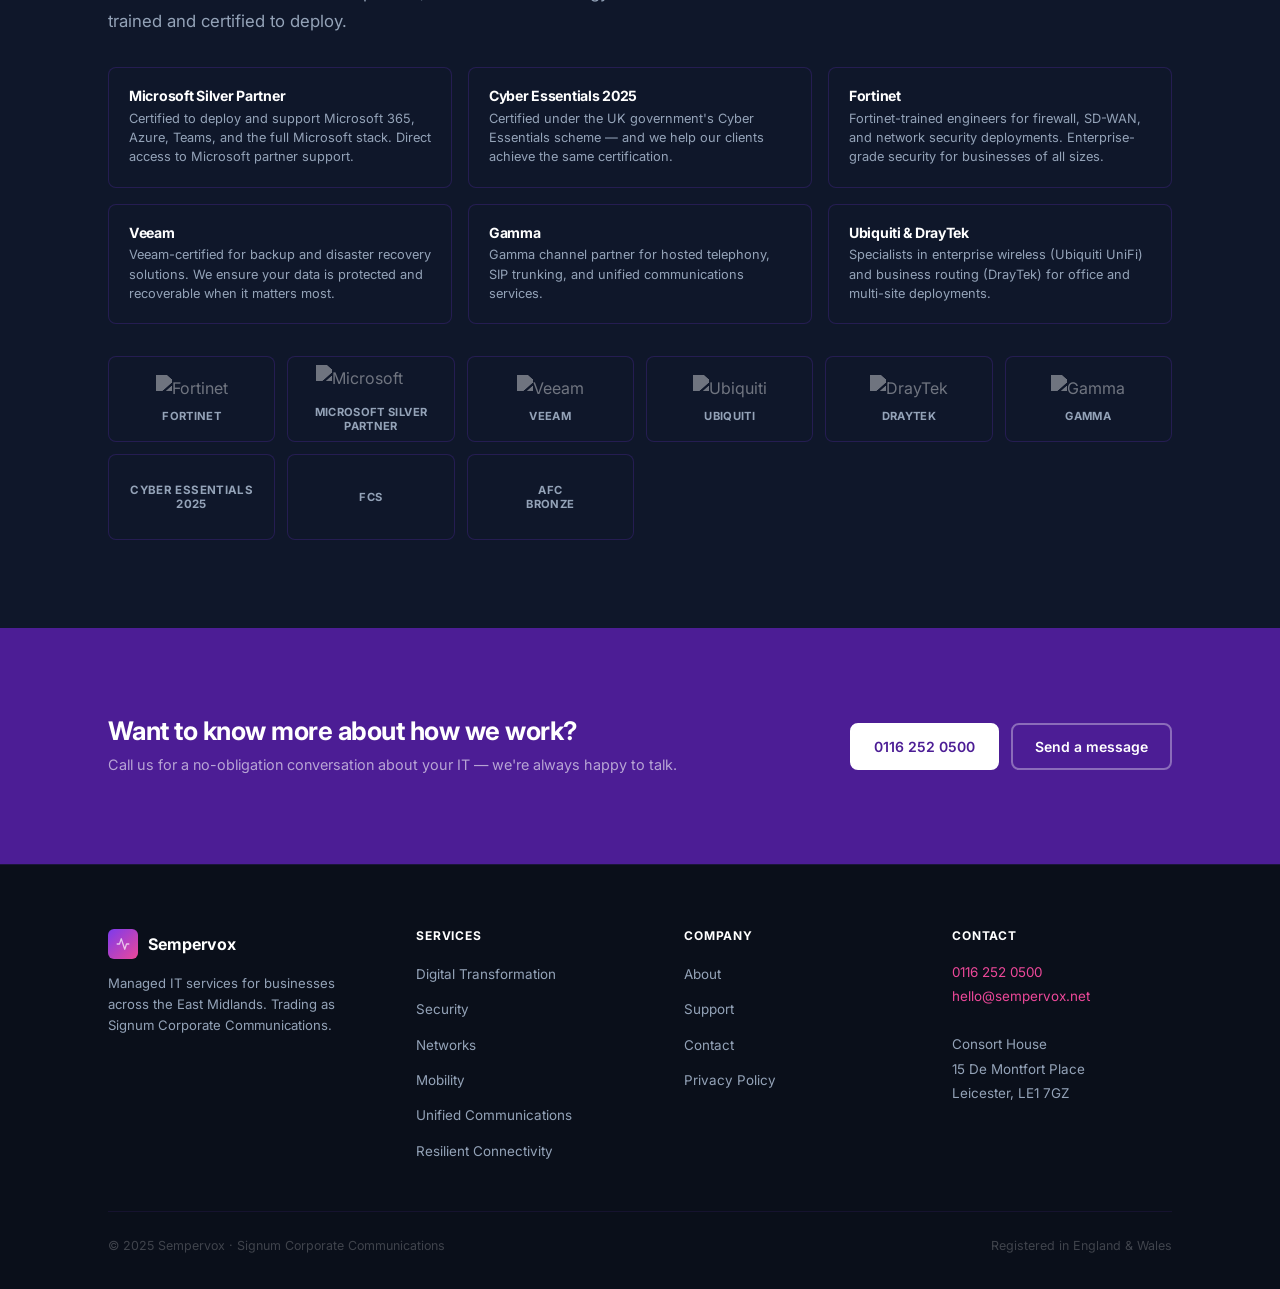
==== commit 4c87d544: "Add Home link to nav on all pages Co-Authored-By: Claude Sonnet 4.6 <noreply@anthropic.com>" ====
--- a/about.html
+++ b/about.html
@@ -17,6 +17,7 @@
 <header class="site-header">
   <div class="container nav">
     <nav class="nav-links" aria-label="Primary">
+      <a href="index.html">Home</a>
       <a href="services.html">Services</a>
       <a href="about.html" aria-current="page">About</a>
       <a href="support.html">Support</a>
--- a/style.css
+++ b/style.css
@@ -628,6 +628,127 @@
   box-shadow: 0 12px 48px rgba(124,58,237,.2);
 }
 
+/* ── Contact page redesign ───────────────────────────────────────────────────── */
+.contact-methods {
+  display: grid;
+  grid-template-columns: repeat(3, 1fr);
+  gap: 16px;
+  margin-bottom: 56px;
+}
+.contact-method-card {
+  background: var(--surface);
+  border: 1px solid var(--border);
+  border-radius: 12px;
+  padding: 32px 28px;
+  display: flex;
+  flex-direction: column;
+  transition: border-color .2s, box-shadow .2s, transform .2s;
+}
+.contact-method-card:hover {
+  border-color: var(--border-hover);
+  box-shadow: 0 8px 32px rgba(124,58,237,.15);
+  transform: translateY(-3px);
+}
+.contact-method-icon {
+  width: 52px; height: 52px;
+  background: var(--gradient);
+  border-radius: 12px;
+  display: grid; place-items: center;
+  margin-bottom: 20px;
+  flex-shrink: 0;
+}
+.contact-method-card h3 { font-size: 1rem; color: #fff; margin-bottom: 8px; }
+.contact-method-card > p { font-size: .84rem; color: var(--muted); line-height: 1.6; margin-bottom: 16px; flex: 1; }
+.contact-method-value {
+  display: block;
+  font-size: .95rem;
+  font-weight: 700;
+  color: var(--secondary);
+  margin-bottom: 20px;
+  word-break: break-all;
+}
+.contact-method-btn { margin-top: auto; }
+
+/* Main form + sidebar */
+.contact-main {
+  display: grid;
+  grid-template-columns: 1fr 360px;
+  gap: 32px;
+  align-items: start;
+}
+.contact-form-card {
+  background: var(--surface);
+  border: 1px solid var(--border);
+  border-radius: 12px;
+  padding: 40px;
+}
+.contact-form-card h2 { font-size: 1.4rem; margin-bottom: 6px; }
+.contact-form-card > p { font-size: .88rem; color: var(--muted); margin-bottom: 28px; line-height: 1.6; }
+
+/* Sidebar cards */
+.contact-sidebar { display: flex; flex-direction: column; gap: 16px; }
+.contact-hours {
+  background: var(--surface);
+  border: 1px solid var(--border);
+  border-radius: 12px;
+  padding: 28px;
+}
+.contact-hours-header {
+  display: flex;
+  align-items: center;
+  gap: 10px;
+  font-size: .82rem;
+  font-weight: 700;
+  text-transform: uppercase;
+  letter-spacing: .06em;
+  color: #fff;
+  margin-bottom: 18px;
+}
+.hours-time { color: #fff; font-weight: 600; }
+.hours-time.closed { color: var(--muted); font-weight: 400; }
+.hours-note {
+  font-size: .76rem;
+  color: var(--muted);
+  line-height: 1.6;
+  margin-top: 14px;
+  padding-top: 14px;
+  border-top: 1px solid rgba(124,58,237,.1);
+}
+.contact-steps {
+  background: var(--surface);
+  border: 1px solid var(--border);
+  border-radius: 12px;
+  padding: 28px;
+}
+.contact-steps-header {
+  font-size: .82rem;
+  font-weight: 700;
+  text-transform: uppercase;
+  letter-spacing: .06em;
+  color: #fff;
+  margin-bottom: 20px;
+}
+.step-item {
+  display: flex;
+  gap: 14px;
+  align-items: flex-start;
+  margin-bottom: 18px;
+}
+.step-item:last-child { margin-bottom: 0; }
+.step-num {
+  width: 26px; height: 26px;
+  background: var(--gradient);
+  border-radius: 50%;
+  display: grid; place-items: center;
+  font-size: .7rem;
+  font-weight: 800;
+  color: #fff;
+  flex-shrink: 0;
+  margin-top: 1px;
+}
+.step-text strong { display: block; font-size: .85rem; color: #fff; margin-bottom: 2px; }
+.step-text span { font-size: .78rem; color: var(--muted); line-height: 1.55; }
+
 /* ── Responsive ─────────────────────────────────────────────────────────────── */
 @media (max-width: 960px) {
   .hero h1 { font-size: 2.25rem; }
@@ -636,6 +757,8 @@
   .about-split { grid-template-columns: 1fr; gap: 40px; }
   .footer-grid { grid-template-columns: 1fr 1fr; }
   .contact-split { grid-template-columns: 1fr; }
+  .contact-methods { grid-template-columns: 1fr; }
+  .contact-main { grid-template-columns: 1fr; }
   .cert-grid { grid-template-columns: repeat(2, 1fr); }
   .service-full { grid-template-columns: 1fr; }
 }
@@ -655,4 +778,6 @@
   .cta-band { flex-direction: column; text-align: center; }
   .support-options { grid-template-columns: 1fr; }
   .cert-grid { grid-template-columns: 1fr; }
-}
+  .contact-form-card { padding: 24px; }
+  .contact-methods { grid-template-columns: 1fr; }
+}
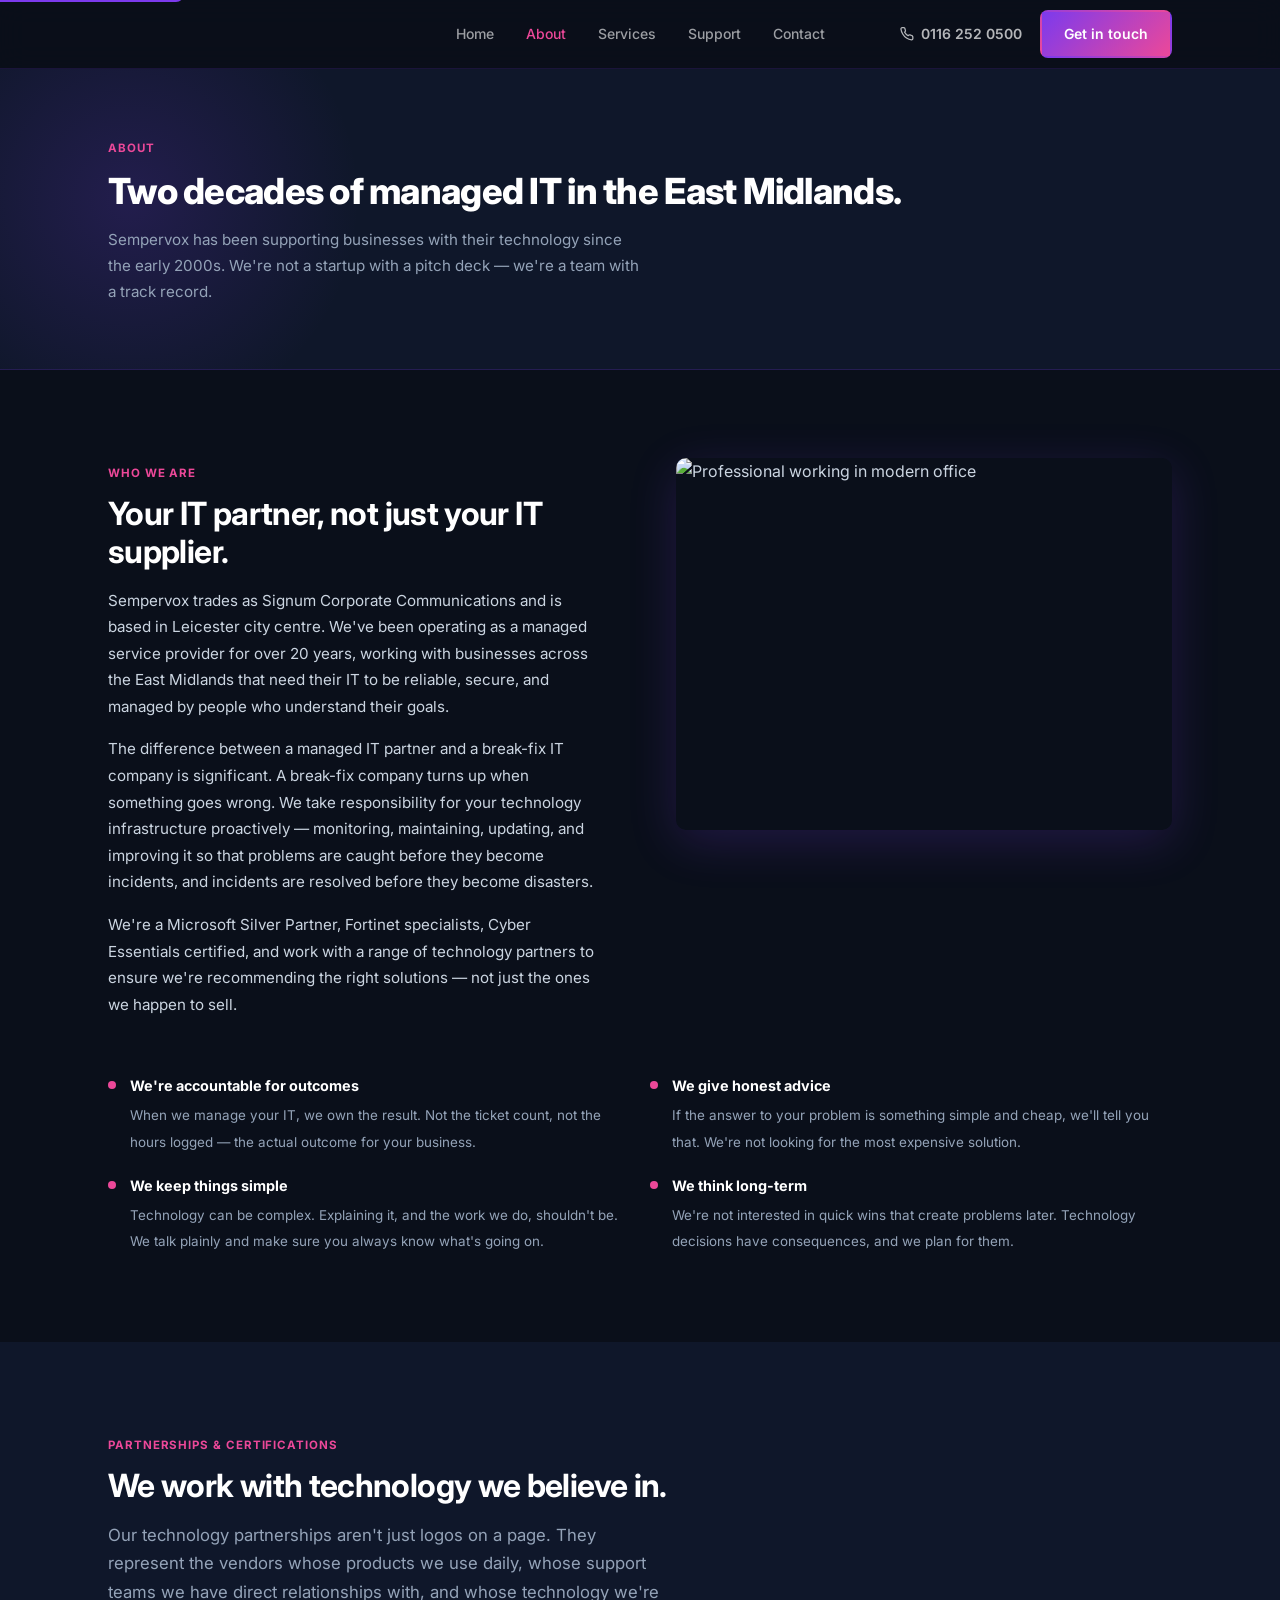
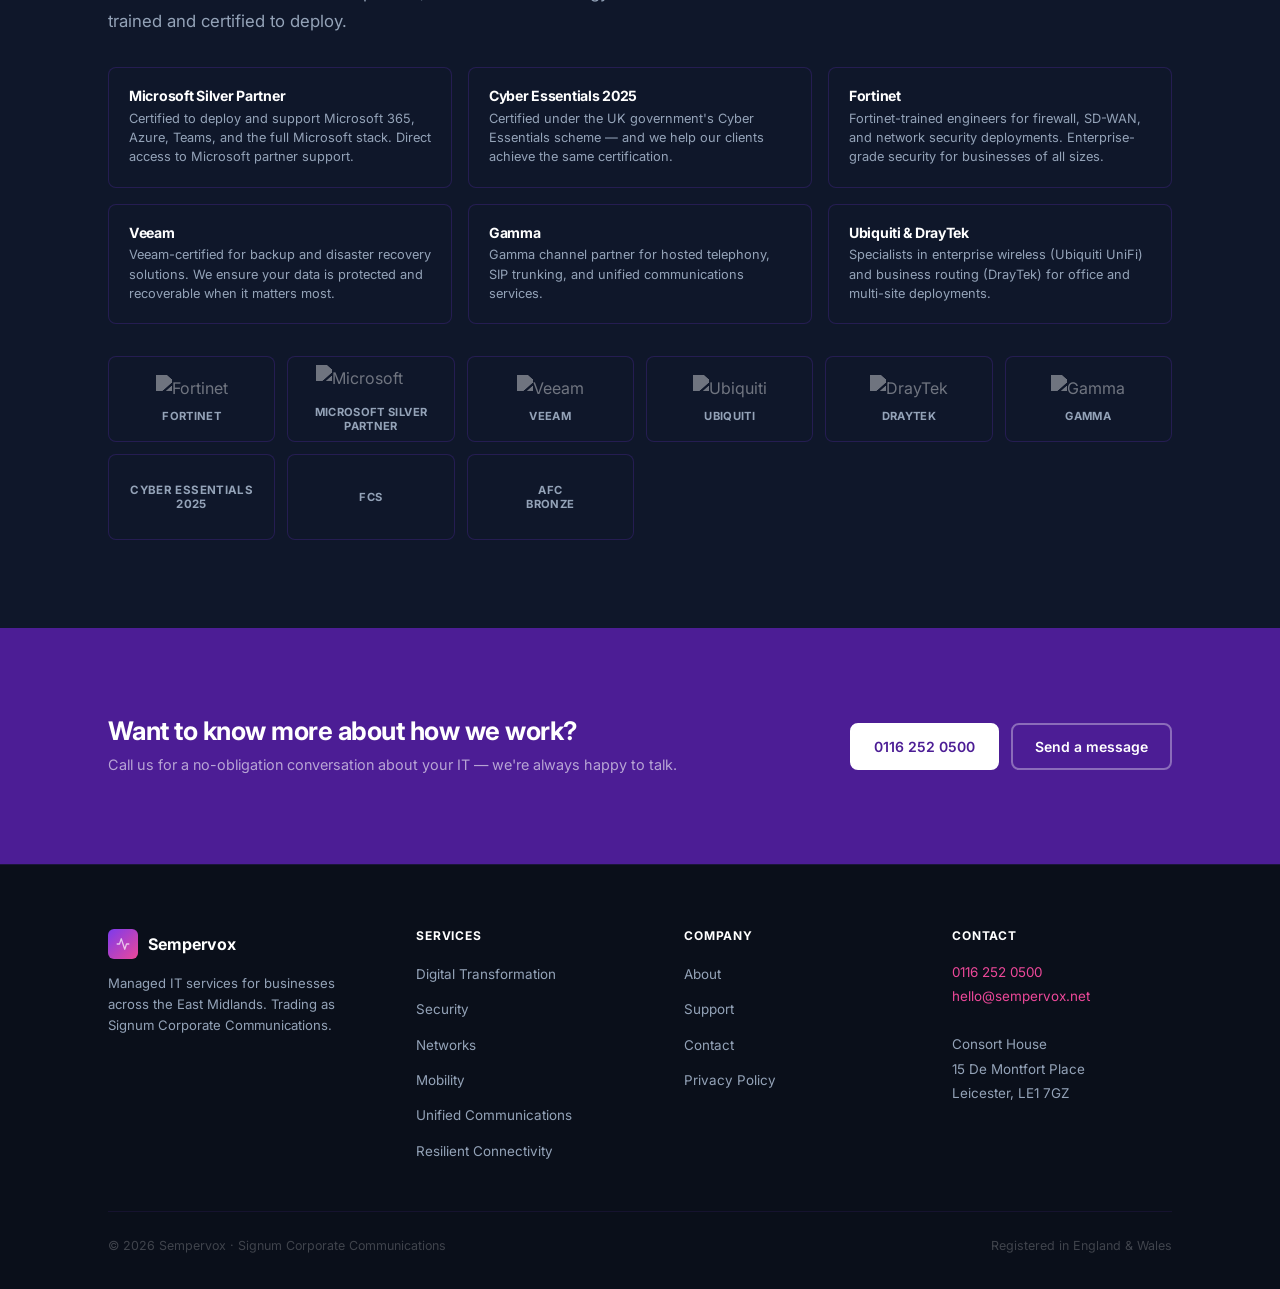
==== commit 4e195ad5: "Quick fixes: copyright year, Data Centre badge, nav order - Update footer copyright 2025 -> 2026 on " ====
--- a/about.html
+++ b/about.html
@@ -9,17 +9,20 @@
 <link rel="preconnect" href="https://fonts.googleapis.com"/>
 <link rel="preconnect" href="https://fonts.gstatic.com" crossorigin/>
 <link href="https://fonts.googleapis.com/css2?family=Inter:wght@400;500;600;700;800&display=swap" rel="stylesheet"/>
-<link rel="stylesheet" href="style.css?v=3"/>
+<link rel="stylesheet" href="style.css?v=5"/>
 </head>
 <body>
 <a class="skip-link" href="#main">Skip to main content</a>
 
 <header class="site-header">
   <div class="container nav">
+    <button class="nav-burger" aria-label="Open navigation" aria-expanded="false" aria-controls="mobile-nav">
+      <span></span><span></span><span></span>
+    </button>
     <nav class="nav-links" aria-label="Primary">
       <a href="index.html">Home</a>
+      <a href="about.html" aria-current="page">About</a>
       <a href="services.html">Services</a>
-      <a href="about.html" aria-current="page">About</a>
       <a href="support.html">Support</a>
       <a href="contact.html">Contact</a>
     </nav>
@@ -28,6 +31,19 @@
         <svg width="14" height="14" viewBox="0 0 24 24" fill="none" stroke="currentColor" stroke-width="2.2" stroke-linecap="round" stroke-linejoin="round"><path d="M22 16.92v3a2 2 0 0 1-2.18 2 19.79 19.79 0 0 1-8.63-3.07A19.5 19.5 0 0 1 4.69 12 19.79 19.79 0 0 1 1.61 3.4 2 2 0 0 1 3.61 1.22h3a2 2 0 0 1 2 1.72 12.84 12.84 0 0 0 .7 2.81 2 2 0 0 1-.45 2.11L7.91 8.91a16 16 0 0 0 6 6l.86-.86a2 2 0 0 1 2.11-.45 12.84 12.84 0 0 0 2.81.7A2 2 0 0 1 21.5 16.18v-.26z"/></svg>
         0116 252 0500
       </a>
+      <a class="btn" href="contact.html">Get in touch</a>
+    </div>
+  </div>
+  <div class="mobile-nav" id="mobile-nav" aria-hidden="true">
+    <nav aria-label="Mobile navigation">
+      <a href="index.html">Home</a>
+      <a href="about.html" aria-current="page">About</a>
+      <a href="services.html">Services</a>
+      <a href="support.html">Support</a>
+      <a href="contact.html">Contact</a>
+    </nav>
+    <div class="mobile-nav-actions">
+      <a class="btn btn--outline-white" href="tel:01162520500">0116 252 0500</a>
       <a class="btn" href="contact.html">Get in touch</a>
     </div>
   </div>
@@ -221,10 +237,11 @@
       </div>
     </div>
     <div class="footer-bottom">
-      <span>© 2025 Sempervox · Signum Corporate Communications</span>
+      <span>© 2026 Sempervox · Signum Corporate Communications</span>
       <span>Registered in England &amp; Wales</span>
     </div>
   </div>
 </footer>
+<script src="main.js?v=2"></script>
 </body>
 </html>
--- a/style.css
+++ b/style.css
@@ -749,9 +749,372 @@
 .step-text strong { display: block; font-size: .85rem; color: #fff; margin-bottom: 2px; }
 .step-text span { font-size: .78rem; color: var(--muted); line-height: 1.55; }
 
+/* ── Contact page v2 (symmetric) ────────────────────────────────────────────── */
+.contact-grid {
+  display: grid;
+  grid-template-columns: 1fr 1fr;
+  gap: 28px;
+  align-items: start;
+}
+.contact-info-card {
+  background: var(--surface);
+  border: 1px solid var(--border);
+  border-radius: 12px;
+  padding: 40px;
+}
+.contact-info-card h2 { font-size: 1.4rem; margin-bottom: 8px; }
+.card-sub { font-size: .9rem; color: var(--muted); margin-bottom: 28px; line-height: 1.6; }
+.contact-divider { height: 1px; background: rgba(124,58,237,.15); margin: 28px 0; }
+.contact-info-item {
+  display: flex;
+  gap: 16px;
+  align-items: flex-start;
+  margin-bottom: 22px;
+}
+.contact-info-item:last-child { margin-bottom: 0; }
+.contact-info-icon {
+  width: 40px; height: 40px;
+  background: rgba(124,58,237,.12);
+  border: 1px solid rgba(124,58,237,.2);
+  border-radius: 8px;
+  display: grid; place-items: center;
+  flex-shrink: 0;
+}
+.contact-info-label {
+  font-size: .7rem;
+  font-weight: 700;
+  letter-spacing: .07em;
+  text-transform: uppercase;
+  color: var(--muted);
+  margin-bottom: 4px;
+}
+.contact-info-value { font-size: .92rem; color: var(--text); line-height: 1.6; }
+.contact-info-value a { color: #fff; font-weight: 600; }
+.contact-info-value a:hover { color: var(--secondary); }
+.contact-info-value strong { display: block; color: #fff; font-size: 1rem; font-weight: 700; }
+.contact-hours-title {
+  font-size: .7rem;
+  font-weight: 700;
+  letter-spacing: .07em;
+  text-transform: uppercase;
+  color: var(--muted);
+  margin-bottom: 14px;
+}
+
+/* ── Services page redesign ─────────────────────────────────────────────────── */
+html { scroll-behavior: smooth; }
+
+.services-overview {
+  display: grid;
+  grid-template-columns: repeat(3, 1fr);
+  gap: 16px;
+  margin-bottom: 16px;
+}
+.svc-card {
+  background: var(--surface);
+  border: 1px solid var(--border);
+  border-radius: 12px;
+  padding: 28px;
+  display: flex;
+  flex-direction: column;
+  text-decoration: none;
+  color: inherit;
+  transition: border-color .2s, box-shadow .2s, transform .2s;
+}
+.svc-card:hover {
+  border-color: var(--border-hover);
+  box-shadow: 0 8px 32px rgba(124,58,237,.15);
+  transform: translateY(-3px);
+  color: inherit;
+  text-decoration: none;
+}
+.svc-card-num {
+  font-size: .65rem;
+  font-weight: 700;
+  letter-spacing: .1em;
+  text-transform: uppercase;
+  color: var(--secondary);
+  margin-bottom: 14px;
+}
+.svc-card-icon {
+  width: 44px; height: 44px;
+  background: rgba(124,58,237,.12);
+  border: 1px solid rgba(124,58,237,.2);
+  border-radius: 8px;
+  display: grid; place-items: center;
+  margin-bottom: 16px;
+}
+.svc-card h3 { font-size: .95rem; color: #fff; margin-bottom: 8px; }
+.svc-card p {
+  font-size: .82rem;
+  color: var(--muted);
+  line-height: 1.6;
+  flex: 1;
+  margin-bottom: 18px;
+}
+.svc-card-arrow { font-size: .8rem; font-weight: 600; color: var(--secondary); margin-top: auto; }
+
+.svc-divider {
+  border: none;
+  border-top: 1px solid rgba(124,58,237,.15);
+  margin: 72px 0;
+}
+.svc-inner {
+  display: grid;
+  grid-template-columns: 240px 1fr;
+  gap: 72px;
+  align-items: start;
+  scroll-margin-top: 84px;
+}
+.svc-num {
+  font-size: 3.8rem;
+  font-weight: 900;
+  letter-spacing: -.04em;
+  line-height: 1;
+  background: var(--gradient);
+  -webkit-background-clip: text;
+  -webkit-text-fill-color: transparent;
+  background-clip: text;
+  margin-bottom: 16px;
+}
+.svc-icon-box {
+  width: 52px; height: 52px;
+  background: rgba(124,58,237,.12);
+  border: 1px solid rgba(124,58,237,.22);
+  border-radius: 10px;
+  display: grid; place-items: center;
+  margin-bottom: 16px;
+}
+.svc-title { font-size: 1.25rem; font-weight: 700; color: #fff; line-height: 1.3; }
+.svc-intro { font-size: .93rem; color: var(--text); line-height: 1.75; margin-bottom: 22px; }
+.svc-list {
+  list-style: none;
+  display: flex;
+  flex-direction: column;
+  gap: 10px;
+  margin-bottom: 24px;
+}
+.svc-list li {
+  display: flex;
+  align-items: flex-start;
+  gap: 10px;
+  font-size: .88rem;
+  color: var(--text);
+  line-height: 1.55;
+}
+.svc-list li::before {
+  content: '›';
+  color: var(--secondary);
+  font-weight: 700;
+  flex-shrink: 0;
+  font-size: 1.1rem;
+  line-height: 1.35;
+}
+.svc-cta {
+  display: inline-flex;
+  align-items: center;
+  gap: 6px;
+  font-size: .85rem;
+  font-weight: 600;
+  color: var(--secondary);
+  margin-top: 8px;
+  transition: gap .15s;
+  text-decoration: none;
+}
+.svc-cta:hover { gap: 12px; text-decoration: none; }
+
+/* ── Why grid ───────────────────────────────────────────────────────────────── */
+.why-grid {
+  display: grid;
+  grid-template-columns: repeat(3, 1fr);
+  gap: 20px;
+  margin-top: 48px;
+}
+.why-card {
+  background: var(--background);
+  border: 1px solid var(--border);
+  border-radius: 10px;
+  padding: 32px 28px;
+  transition: border-color .2s, box-shadow .2s;
+}
+.why-card:hover {
+  border-color: var(--border-hover);
+  box-shadow: 0 8px 32px rgba(124,58,237,.12);
+}
+.why-icon {
+  width: 48px; height: 48px;
+  background: var(--gradient);
+  border-radius: 10px;
+  display: grid; place-items: center;
+  margin-bottom: 20px;
+}
+.why-card h3 { font-size: 1rem; font-weight: 700; color: #fff; margin-bottom: 10px; }
+.why-card p { font-size: .88rem; color: var(--muted); line-height: 1.7; }
+
+/* ── Testimonials carousel ───────────────────────────────────────────────────── */
+.testimonial-carousel {
+  position: relative;
+  margin-top: 48px;
+  overflow: hidden;
+}
+.testimonial-track {
+  display: flex;
+  transition: transform .45s cubic-bezier(.4,0,.2,1);
+  will-change: transform;
+}
+.testimonial-slide { min-width: 100%; }
+.testimonial-card {
+  background: var(--surface);
+  border: 1px solid var(--border);
+  border-radius: 12px;
+  padding: 48px;
+  max-width: 800px;
+  margin: 0 auto;
+}
+.testimonial-quote-mark {
+  font-size: 3.5rem;
+  line-height: 1;
+  color: var(--primary);
+  font-family: Georgia, serif;
+  margin-bottom: 16px;
+  display: block;
+}
+.testimonial-quote {
+  font-size: .95rem;
+  color: var(--text);
+  line-height: 1.8;
+  margin-bottom: 32px;
+}
+.testimonial-author {
+  display: flex;
+  align-items: center;
+  gap: 16px;
+  padding-top: 24px;
+  border-top: 1px solid rgba(124,58,237,.12);
+}
+.testimonial-avatar {
+  width: 52px; height: 52px;
+  border-radius: 50%;
+  background: var(--gradient);
+  display: grid; place-items: center;
+  font-size: .78rem;
+  font-weight: 700;
+  color: #fff;
+  flex-shrink: 0;
+  letter-spacing: .04em;
+}
+.testimonial-name {
+  font-size: .9rem;
+  font-weight: 700;
+  color: #fff;
+}
+.testimonial-role {
+  font-size: .78rem;
+  color: var(--muted);
+  margin-top: 3px;
+  line-height: 1.4;
+}
+.testimonial-controls {
+  display: flex;
+  align-items: center;
+  justify-content: center;
+  gap: 16px;
+  margin-top: 28px;
+}
+.testimonial-btn {
+  width: 40px; height: 40px;
+  background: var(--surface);
+  border: 1px solid var(--border);
+  border-radius: 50%;
+  display: grid; place-items: center;
+  cursor: pointer;
+  color: rgba(255,255,255,.55);
+  transition: border-color .15s, color .15s;
+  flex-shrink: 0;
+}
+.testimonial-btn:hover { border-color: var(--secondary); color: var(--secondary); }
+.testimonial-dots { display: flex; gap: 8px; align-items: center; }
+.testimonial-dot {
+  width: 8px; height: 8px;
+  border-radius: 50%;
+  background: rgba(255,255,255,.18);
+  border: none;
+  cursor: pointer;
+  padding: 0;
+  transition: background .2s, transform .2s;
+}
+.testimonial-dot.is-active { background: var(--secondary); transform: scale(1.3); }
+
+/* ── Mobile nav / hamburger ─────────────────────────────────────────────────── */
+.nav-burger {
+  display: none;
+  grid-column: 1;
+  justify-self: start;
+  flex-direction: column;
+  justify-content: center;
+  gap: 5px;
+  width: 40px;
+  height: 40px;
+  background: none;
+  border: none;
+  cursor: pointer;
+  padding: 9px 8px;
+  border-radius: 6px;
+  transition: background .15s;
+}
+.nav-burger:hover { background: rgba(255,255,255,.06); }
+.nav-burger span {
+  display: block;
+  width: 22px;
+  height: 2px;
+  background: rgba(255,255,255,.8);
+  border-radius: 2px;
+  transition: transform .25s, opacity .2s;
+}
+.nav-burger[aria-expanded="true"] span:nth-child(1) { transform: translateY(7px) rotate(45deg); }
+.nav-burger[aria-expanded="true"] span:nth-child(2) { opacity: 0; transform: scaleX(0); }
+.nav-burger[aria-expanded="true"] span:nth-child(3) { transform: translateY(-7px) rotate(-45deg); }
+
+.mobile-nav {
+  display: none;
+  background: rgba(10,15,26,.98);
+  border-top: 1px solid rgba(124,58,237,.12);
+  backdrop-filter: blur(14px);
+  -webkit-backdrop-filter: blur(14px);
+}
+.mobile-nav.is-open { display: block; }
+.mobile-nav nav {
+  display: flex;
+  flex-direction: column;
+  padding: 8px 0;
+}
+.mobile-nav nav a {
+  font-size: .95rem;
+  font-weight: 500;
+  color: rgba(255,255,255,.65);
+  padding: 13px 28px;
+  border-bottom: 1px solid rgba(124,58,237,.08);
+  transition: color .15s, background .15s;
+  text-decoration: none;
+}
+.mobile-nav nav a:last-child { border-bottom: none; }
+.mobile-nav nav a:hover,
+.mobile-nav nav a[aria-current="page"] {
+  color: var(--secondary);
+  background: rgba(124,58,237,.06);
+}
+.mobile-nav-actions {
+  padding: 14px 28px 22px;
+  border-top: 1px solid rgba(124,58,237,.12);
+  display: flex;
+  gap: 10px;
+  flex-wrap: wrap;
+}
+
 /* ── Responsive ─────────────────────────────────────────────────────────────── */
 @media (max-width: 960px) {
   .hero h1 { font-size: 2.25rem; }
+  .why-grid { grid-template-columns: 1fr; }
   .services-grid { grid-template-columns: repeat(2, 1fr); }
   .stats-inner { grid-template-columns: repeat(2, 1fr); }
   .about-split { grid-template-columns: 1fr; gap: 40px; }
@@ -759,8 +1122,12 @@
   .contact-split { grid-template-columns: 1fr; }
   .contact-methods { grid-template-columns: 1fr; }
   .contact-main { grid-template-columns: 1fr; }
+  .contact-grid { grid-template-columns: 1fr; }
   .cert-grid { grid-template-columns: repeat(2, 1fr); }
   .service-full { grid-template-columns: 1fr; }
+  .services-overview { grid-template-columns: repeat(2, 1fr); }
+  .svc-inner { grid-template-columns: 1fr; gap: 28px; }
+  .svc-num { font-size: 2.8rem; }
 }
 @media (max-width: 640px) {
   .section { padding: 60px 0; }
@@ -770,8 +1137,10 @@
   .hero-overlay { background: rgba(10,15,26,.82); }
   .hero h1 { font-size: 1.9rem; }
   .nav { grid-template-columns: 1fr auto; }
+  .nav-burger { display: flex; }
   .nav-links { display: none; }
   .nav-right { grid-column: 2; }
+  .nav-phone { display: none; }
   .services-grid { grid-template-columns: 1fr; }
   .stats-inner { grid-template-columns: 1fr 1fr; }
   .footer-grid { grid-template-columns: 1fr; }
@@ -779,5 +1148,8 @@
   .support-options { grid-template-columns: 1fr; }
   .cert-grid { grid-template-columns: 1fr; }
   .contact-form-card { padding: 24px; }
+  .testimonial-card { padding: 28px 22px; }
   .contact-methods { grid-template-columns: 1fr; }
-}
+  .services-overview { grid-template-columns: 1fr; }
+  .svc-divider { margin: 48px 0; }
+}
